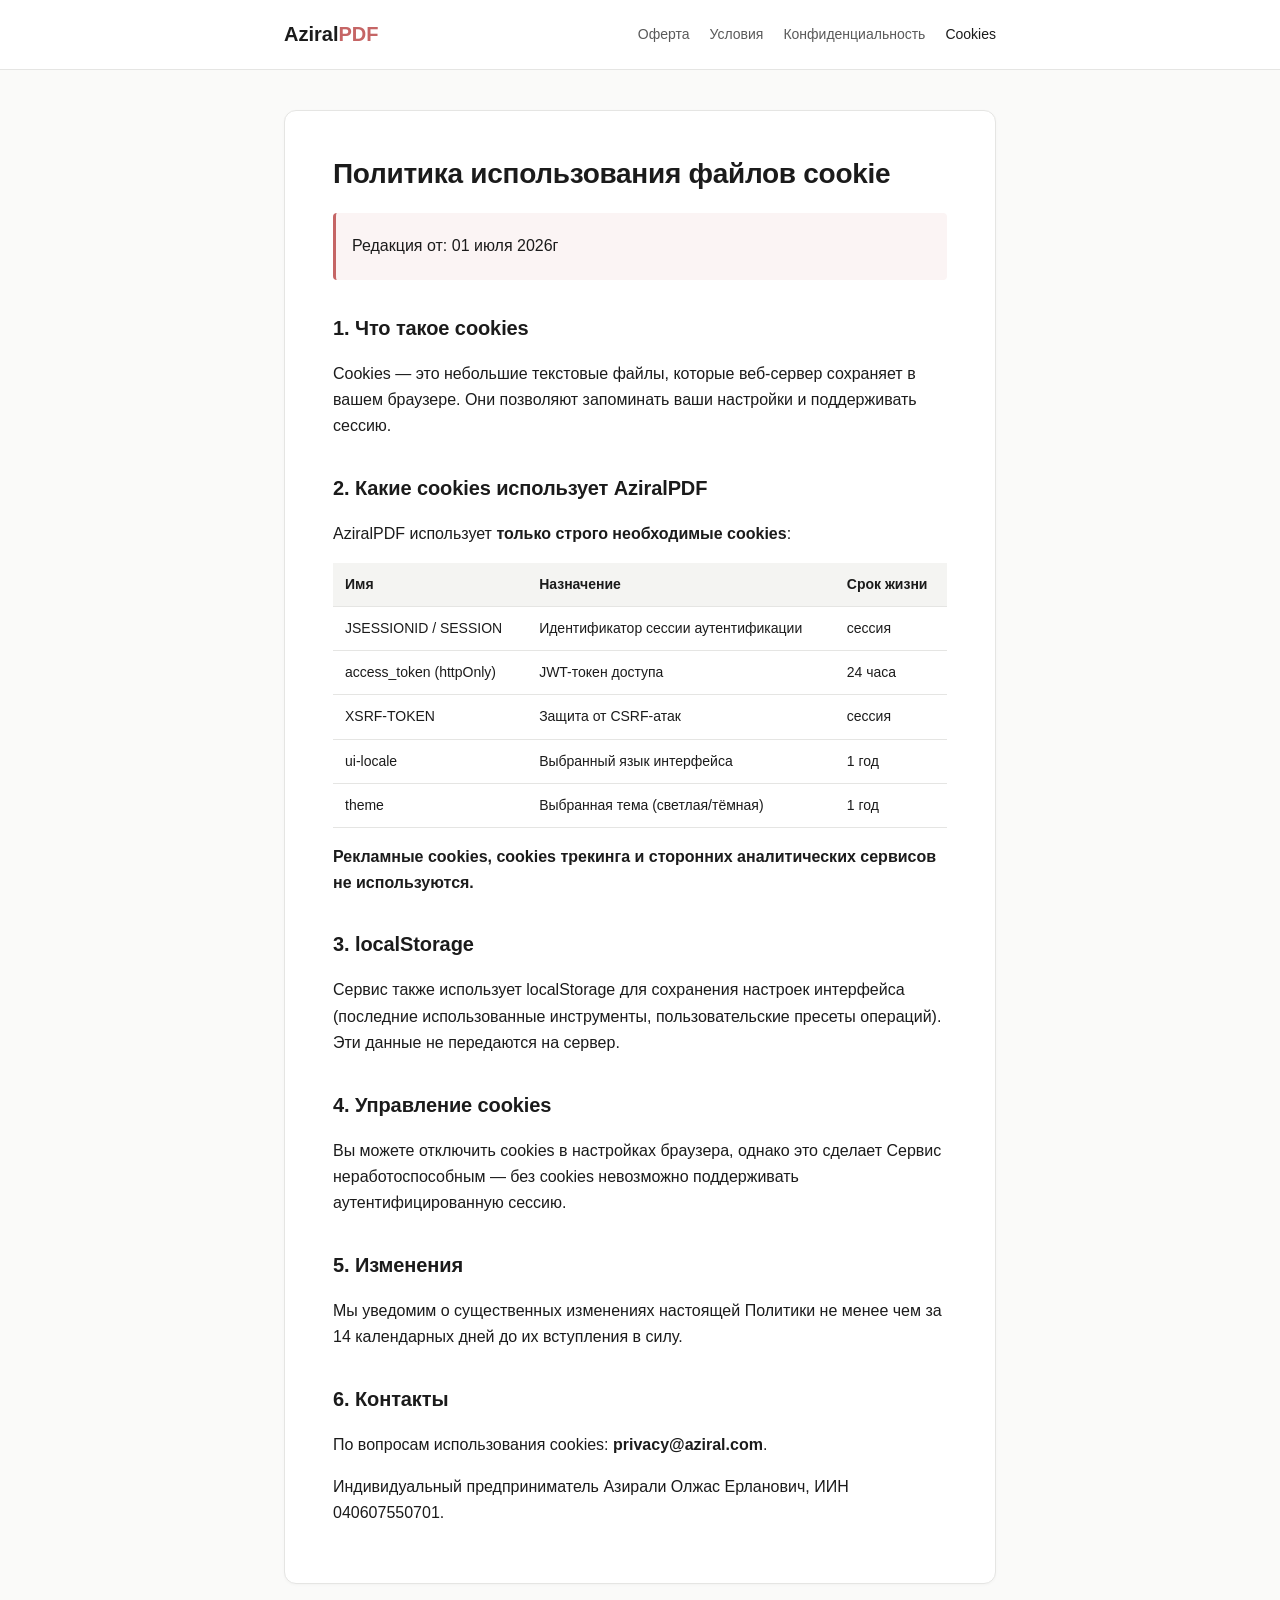
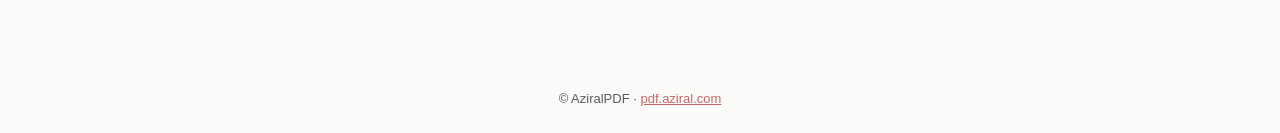
==== deploy/netcup/legal/cookies.html @ 7173aa8e "fix: preserve legal pages and repair published links" ====
<!DOCTYPE html>
<html lang="ru">
<head>
<meta charset="utf-8">
<meta name="viewport" content="width=device-width,initial-scale=1">
<meta name="robots" content="index,follow">
<title>Политика cookies · AziralPDF</title>
<style>
:root {
  --bg: #fafaf9;
  --ink: #1b1b1b;
  --ink-muted: #5a5a5a;
  --accent: #c56565;
  --rule: #e5e5e3;
  --card: #ffffff;
  --max: 760px;
}
* { box-sizing: border-box; }
html, body { background: var(--bg); color: var(--ink); margin: 0; padding: 0;
  font-family: -apple-system, "Segoe UI", Inter, Roboto, sans-serif; line-height: 1.65; font-size: 16px; }
header.bar { border-bottom: 1px solid var(--rule); background: #fff; }
header.bar .inner { max-width: var(--max); margin: 0 auto; padding: 18px 24px;
  display: flex; align-items: center; gap: 16px; }
header.bar a.brand { text-decoration: none; color: var(--ink); font-weight: 700; font-size: 20px; }
header.bar a.brand span.accent { color: var(--accent); }
header.bar nav { margin-left: auto; display: flex; gap: 20px; font-size: 14px; }
header.bar nav a { color: var(--ink-muted); text-decoration: none; }
header.bar nav a:hover, header.bar nav a.active { color: var(--ink); }
main { max-width: var(--max); margin: 0 auto; padding: 40px 24px 80px; }
article { background: var(--card); border: 1px solid var(--rule); border-radius: 12px;
  padding: 40px 48px; box-shadow: 0 1px 3px rgba(0,0,0,0.03); }
@media (max-width: 600px) { article { padding: 28px 22px; } }
h1 { font-size: 28px; margin: 0 0 8px; letter-spacing: -0.01em; }
h2 { font-size: 20px; margin: 32px 0 12px; letter-spacing: -0.005em; }
h3 { font-size: 16px; margin: 24px 0 8px; }
p, li { color: var(--ink); }
blockquote { border-left: 3px solid var(--accent); margin: 16px 0; padding: 4px 16px;
  color: var(--ink-muted); background: #fbf4f4; border-radius: 4px; }
hr { border: none; border-top: 1px solid var(--rule); margin: 32px 0; }
table { width: 100%; border-collapse: collapse; margin: 16px 0; font-size: 14px; }
th, td { text-align: left; padding: 10px 12px; border-bottom: 1px solid var(--rule); vertical-align: top; }
th { background: #f4f4f2; font-weight: 600; }
code { background: #f4f4f2; padding: 1px 6px; border-radius: 4px; font-size: 13px; }
a { color: var(--accent); }
footer { max-width: var(--max); margin: 0 auto; padding: 24px; text-align: center;
  color: var(--ink-muted); font-size: 13px; }
</style>
</head>
<body>
<header class="bar"><div class="inner">
  <a class="brand" href="https://pdf.aziral.com">Aziral<span class="accent">PDF</span></a>
  <nav><a class="" href="/legal/offer">Оферта</a><a class="" href="/legal/terms">Условия</a><a class="" href="/legal/privacy">Конфиденциальность</a><a class="active" href="/legal/cookies">Cookies</a></nav>
</div></header>
<main><article><h1>Политика использования файлов cookie</h1>
<blockquote>
<p>Редакция от: 01 июля 2026г</p>
</blockquote>
<h2>1. Что такое cookies</h2>
<p>Cookies — это небольшие текстовые файлы, которые веб-сервер сохраняет в вашем браузере. Они позволяют запоминать ваши настройки и поддерживать сессию.</p>
<h2>2. Какие cookies использует AziralPDF</h2>
<p>AziralPDF использует <strong>только строго необходимые cookies</strong>:</p>
<table>
<thead>
<tr>
<th>Имя</th>
<th>Назначение</th>
<th>Срок жизни</th>
</tr>
</thead>
<tbody>
<tr>
<td>JSESSIONID / SESSION</td>
<td>Идентификатор сессии аутентификации</td>
<td>сессия</td>
</tr>
<tr>
<td>access_token (httpOnly)</td>
<td>JWT-токен доступа</td>
<td>24 часа</td>
</tr>
<tr>
<td>XSRF-TOKEN</td>
<td>Защита от CSRF-атак</td>
<td>сессия</td>
</tr>
<tr>
<td>ui-locale</td>
<td>Выбранный язык интерфейса</td>
<td>1 год</td>
</tr>
<tr>
<td>theme</td>
<td>Выбранная тема (светлая/тёмная)</td>
<td>1 год</td>
</tr>
</tbody>
</table>
<p><strong>Рекламные cookies, cookies трекинга и сторонних аналитических сервисов не используются.</strong> </p>
<h2>3. localStorage</h2>
<p>Сервис также использует localStorage для сохранения настроек интерфейса (последние использованные инструменты, пользовательские пресеты операций). Эти данные не передаются на сервер.</p>
<h2>4. Управление cookies</h2>
<p>Вы можете отключить cookies в настройках браузера, однако это сделает Сервис неработоспособным — без cookies невозможно поддерживать аутентифицированную сессию.</p>
<h2>5. Изменения</h2>
<p>Мы уведомим о существенных изменениях настоящей Политики не менее чем за 14 календарных дней до их вступления в силу.</p>
<h2>6. Контакты</h2>
<p>По вопросам использования cookies: <strong>privacy@aziral.com</strong>.</p>
<p>Индивидуальный предприниматель Азирали Олжас Ерланович, ИИН 040607550701.</p></article></main>
<footer>© AziralPDF · <a href="https://pdf.aziral.com">pdf.aziral.com</a></footer>
</body></html>
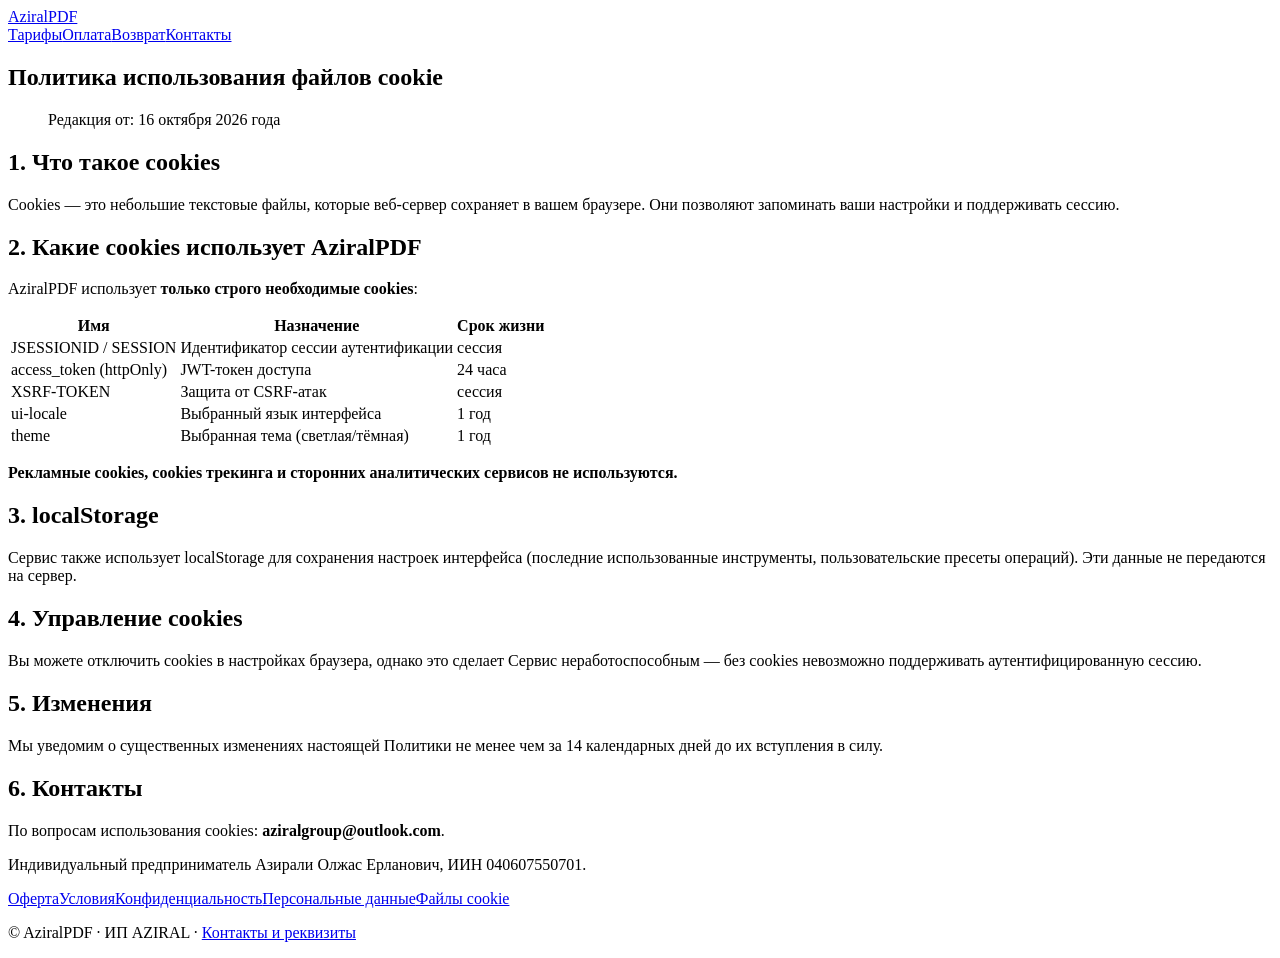
==== commit 8f5aff56: "fix: complete public merchant information for Halyk review" ====
--- a/deploy/netcup/legal/cookies.html
+++ b/deploy/netcup/legal/cookies.html
@@ -5,61 +5,19 @@
 <meta name="viewport" content="width=device-width,initial-scale=1">
 <meta name="robots" content="index,follow">
 <title>Политика cookies · AziralPDF</title>
-<style>
-:root {
-  --bg: #fafaf9;
-  --ink: #1b1b1b;
-  --ink-muted: #5a5a5a;
-  --accent: #c56565;
-  --rule: #e5e5e3;
-  --card: #ffffff;
-  --max: 760px;
-}
-* { box-sizing: border-box; }
-html, body { background: var(--bg); color: var(--ink); margin: 0; padding: 0;
-  font-family: -apple-system, "Segoe UI", Inter, Roboto, sans-serif; line-height: 1.65; font-size: 16px; }
-header.bar { border-bottom: 1px solid var(--rule); background: #fff; }
-header.bar .inner { max-width: var(--max); margin: 0 auto; padding: 18px 24px;
-  display: flex; align-items: center; gap: 16px; }
-header.bar a.brand { text-decoration: none; color: var(--ink); font-weight: 700; font-size: 20px; }
-header.bar a.brand span.accent { color: var(--accent); }
-header.bar nav { margin-left: auto; display: flex; gap: 20px; font-size: 14px; }
-header.bar nav a { color: var(--ink-muted); text-decoration: none; }
-header.bar nav a:hover, header.bar nav a.active { color: var(--ink); }
-main { max-width: var(--max); margin: 0 auto; padding: 40px 24px 80px; }
-article { background: var(--card); border: 1px solid var(--rule); border-radius: 12px;
-  padding: 40px 48px; box-shadow: 0 1px 3px rgba(0,0,0,0.03); }
-@media (max-width: 600px) { article { padding: 28px 22px; } }
-h1 { font-size: 28px; margin: 0 0 8px; letter-spacing: -0.01em; }
-h2 { font-size: 20px; margin: 32px 0 12px; letter-spacing: -0.005em; }
-h3 { font-size: 16px; margin: 24px 0 8px; }
-p, li { color: var(--ink); }
-blockquote { border-left: 3px solid var(--accent); margin: 16px 0; padding: 4px 16px;
-  color: var(--ink-muted); background: #fbf4f4; border-radius: 4px; }
-hr { border: none; border-top: 1px solid var(--rule); margin: 32px 0; }
-table { width: 100%; border-collapse: collapse; margin: 16px 0; font-size: 14px; }
-th, td { text-align: left; padding: 10px 12px; border-bottom: 1px solid var(--rule); vertical-align: top; }
-th { background: #f4f4f2; font-weight: 600; }
-code { background: #f4f4f2; padding: 1px 6px; border-radius: 4px; font-size: 13px; }
-a { color: var(--accent); }
-footer { max-width: var(--max); margin: 0 auto; padding: 24px; text-align: center;
-  color: var(--ink-muted); font-size: 13px; }
-</style>
+<link rel="stylesheet" href="/legal/legal.css">
 </head>
 <body>
-<header class="bar"><div class="inner">
-  <a class="brand" href="https://pdf.aziral.com">Aziral<span class="accent">PDF</span></a>
-  <nav><a class="" href="/legal/offer">Оферта</a><a class="" href="/legal/terms">Условия</a><a class="" href="/legal/privacy">Конфиденциальность</a><a class="active" href="/legal/cookies">Cookies</a></nav>
-</div></header>
+<header class="bar"><div class="inner"><a class="brand" href="/">Aziral<span class="accent">PDF</span></a><nav aria-label="Информация о сервисе"><a href="/pricing">Тарифы</a><a href="/legal/payment">Оплата</a><a href="/legal/refunds">Возврат</a><a href="/legal/contacts">Контакты</a></nav></div></header>
 <main><article><h1>Политика использования файлов cookie</h1>
 <blockquote>
-<p>Редакция от: 01 июля 2026г</p>
+<p>Редакция от: 16 октября 2026 года</p>
 </blockquote>
 <h2>1. Что такое cookies</h2>
 <p>Cookies — это небольшие текстовые файлы, которые веб-сервер сохраняет в вашем браузере. Они позволяют запоминать ваши настройки и поддерживать сессию.</p>
 <h2>2. Какие cookies использует AziralPDF</h2>
 <p>AziralPDF использует <strong>только строго необходимые cookies</strong>:</p>
-<table>
+<div class="table-scroll" role="region" aria-label="Таблица с прокруткой" tabindex="0"><table>
 <thead>
 <tr>
 <th>Имя</th>
@@ -94,7 +52,7 @@
 <td>1 год</td>
 </tr>
 </tbody>
-</table>
+</table></div>
 <p><strong>Рекламные cookies, cookies трекинга и сторонних аналитических сервисов не используются.</strong> </p>
 <h2>3. localStorage</h2>
 <p>Сервис также использует localStorage для сохранения настроек интерфейса (последние использованные инструменты, пользовательские пресеты операций). Эти данные не передаются на сервер.</p>
@@ -103,7 +61,7 @@
 <h2>5. Изменения</h2>
 <p>Мы уведомим о существенных изменениях настоящей Политики не менее чем за 14 календарных дней до их вступления в силу.</p>
 <h2>6. Контакты</h2>
-<p>По вопросам использования cookies: <strong>privacy@aziral.com</strong>.</p>
+<p>По вопросам использования cookies: <strong>aziralgroup@outlook.com</strong>.</p>
 <p>Индивидуальный предприниматель Азирали Олжас Ерланович, ИИН 040607550701.</p></article></main>
-<footer>© AziralPDF · <a href="https://pdf.aziral.com">pdf.aziral.com</a></footer>
+<footer><nav aria-label="Юридические документы"><a href="/legal/offer">Оферта</a><a href="/legal/terms">Условия</a><a href="/legal/privacy">Конфиденциальность</a><a href="/legal/consent">Персональные данные</a><a href="/legal/cookies" aria-current="page">Файлы cookie</a></nav><p>© AziralPDF · ИП AZIRAL · <a href="/legal/contacts">Контакты и реквизиты</a></p></footer>
 </body></html>
